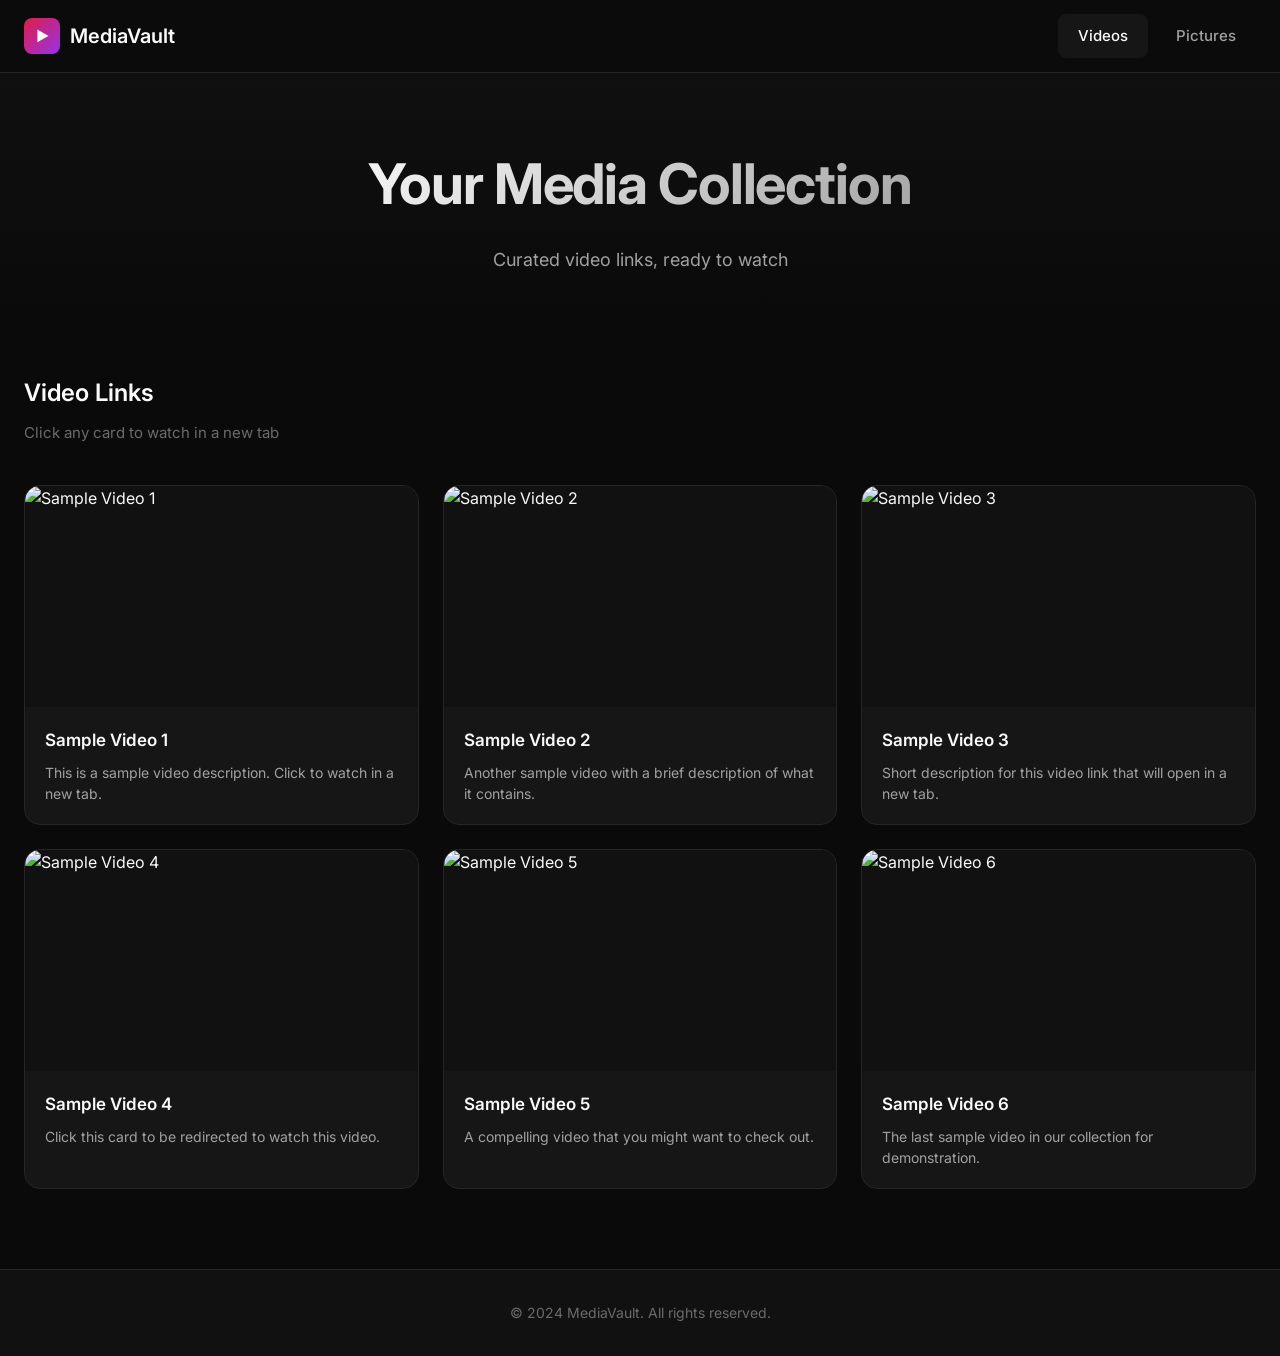
==== index.html @ 425462dd "Add files via upload" ====
<!DOCTYPE html>
<html lang="en">
<head>
    <meta charset="UTF-8">
    <meta name="viewport" content="width=device-width, initial-scale=1.0">
    <title>MediaVault | Video Links</title>
    <link rel="stylesheet" href="styles.css">
    <link rel="preconnect" href="https://fonts.googleapis.com">
    <link rel="preconnect" href="https://fonts.gstatic.com" crossorigin>
    <link href="https://fonts.googleapis.com/css2?family=Inter:wght@300;400;500;600;700&display=swap" rel="stylesheet">
</head>
<body>
    <!-- Navigation -->
    <nav class="navbar">
        <div class="nav-container">
            <a href="index.html" class="logo">
                <span class="logo-icon">▶</span>
                <span class="logo-text">MediaVault</span>
            </a>
            <div class="nav-links">
                <a href="index.html" class="nav-link active">Videos</a>
                <a href="pages/Pictures.html" class="nav-link">Pictures</a>
            </div>
        </div>
    </nav>

    <!-- Hero Section -->
    <header class="hero">
        <div class="hero-content">
            <h1 class="hero-title">Your Media Collection</h1>
            <p class="hero-subtitle">Curated video links, ready to watch</p>
        </div>
    </header>

    <!-- Main Content -->
    <main class="main-content">
        <div class="container">
            <div class="section-header">
                <h2 class="section-title">Video Links</h2>
                <p class="section-description">Click any card to watch in a new tab</p>
            </div>

            <!-- Video Grid -->
            <div class="video-grid" id="videoGrid">
                <!-- Cards will be populated by JavaScript -->
            </div>
        </div>
    </main>

    <!-- Footer -->
    <footer class="footer">
        <div class="container">
            <p class="footer-text">&copy; 2024 MediaVault. All rights reserved.</p>
        </div>
    </footer>

    <script src="scripts.js"></script>
</body>
</html>
---- styles.css ----
/* ========================================
   CSS Variables & Theme
   ======================================== */
:root {
    --bg-primary: #0a0a0a;
    --bg-secondary: #111111;
    --bg-card: #161616;
    --bg-card-hover: #1a1a1a;
    --text-primary: #fafafa;
    --text-secondary: #a1a1a1;
    --text-muted: #6b6b6b;
    --accent: #e11d48;
    --accent-hover: #f43f5e;
    --border: #262626;
    --border-hover: #404040;
    --gradient-start: #e11d48;
    --gradient-end: #9333ea;
    --shadow: rgba(0, 0, 0, 0.5);
    --radius: 12px;
    --radius-lg: 16px;
    --transition: all 0.3s cubic-bezier(0.4, 0, 0.2, 1);
}

/* ========================================
   Reset & Base Styles
   ======================================== */
*, *::before, *::after {
    margin: 0;
    padding: 0;
    box-sizing: border-box;
}

html {
    scroll-behavior: smooth;
}

body {
    font-family: 'Inter', -apple-system, BlinkMacSystemFont, sans-serif;
    background-color: var(--bg-primary);
    color: var(--text-primary);
    line-height: 1.6;
    min-height: 100vh;
    -webkit-font-smoothing: antialiased;
    -moz-osx-font-smoothing: grayscale;
}

a {
    text-decoration: none;
    color: inherit;
}

img {
    max-width: 100%;
    height: auto;
    display: block;
}

/* ========================================
   Container
   ======================================== */
.container {
    max-width: 1280px;
    margin: 0 auto;
    padding: 0 24px;
}

/* ========================================
   Navigation
   ======================================== */
.navbar {
    position: fixed;
    top: 0;
    left: 0;
    right: 0;
    z-index: 100;
    background: rgba(10, 10, 10, 0.8);
    backdrop-filter: blur(20px);
    border-bottom: 1px solid var(--border);
}

.nav-container {
    max-width: 1280px;
    margin: 0 auto;
    padding: 0 24px;
    height: 72px;
    display: flex;
    align-items: center;
    justify-content: space-between;
}

.logo {
    display: flex;
    align-items: center;
    gap: 10px;
    font-weight: 600;
    font-size: 1.25rem;
    transition: var(--transition);
}

.logo:hover {
    opacity: 0.8;
}

.logo-icon {
    display: flex;
    align-items: center;
    justify-content: center;
    width: 36px;
    height: 36px;
    background: linear-gradient(135deg, var(--gradient-start), var(--gradient-end));
    border-radius: 8px;
    font-size: 0.875rem;
}

.logo-text {
    color: var(--text-primary);
}

.nav-links {
    display: flex;
    gap: 8px;
}

.nav-link {
    padding: 10px 20px;
    border-radius: 8px;
    font-size: 0.9375rem;
    font-weight: 500;
    color: var(--text-secondary);
    transition: var(--transition);
}

.nav-link:hover {
    color: var(--text-primary);
    background: var(--bg-card);
}

.nav-link.active {
    color: var(--text-primary);
    background: var(--bg-card);
}

/* ========================================
   Hero Section
   ======================================== */
.hero {
    padding: 140px 24px 60px;
    text-align: center;
    background: linear-gradient(180deg, var(--bg-secondary) 0%, var(--bg-primary) 100%);
}

.hero-content {
    max-width: 600px;
    margin: 0 auto;
}

.hero-title {
    font-size: clamp(2rem, 5vw, 3.5rem);
    font-weight: 700;
    letter-spacing: -0.02em;
    margin-bottom: 16px;
    background: linear-gradient(135deg, var(--text-primary) 0%, var(--text-secondary) 100%);
    -webkit-background-clip: text;
    -webkit-text-fill-color: transparent;
    background-clip: text;
}

.hero-subtitle {
    font-size: 1.125rem;
    color: var(--text-secondary);
    font-weight: 400;
}

/* ========================================
   Main Content
   ======================================== */
.main-content {
    padding: 40px 0 80px;
}

.section-header {
    margin-bottom: 40px;
}

.section-title {
    font-size: 1.5rem;
    font-weight: 600;
    margin-bottom: 8px;
    color: var(--text-primary);
}

.section-description {
    color: var(--text-muted);
    font-size: 0.9375rem;
}

/* ========================================
   Video Grid
   ======================================== */
.video-grid {
    display: grid;
    grid-template-columns: repeat(auto-fill, minmax(320px, 1fr));
    gap: 24px;
}

/* ========================================
   Video Card
   ======================================== */
.video-card {
    background: var(--bg-card);
    border-radius: var(--radius-lg);
    overflow: hidden;
    border: 1px solid var(--border);
    transition: var(--transition);
    cursor: pointer;
}

.video-card:hover {
    transform: translateY(-4px);
    border-color: var(--border-hover);
    box-shadow: 0 20px 40px var(--shadow);
}

.video-card:hover .card-thumbnail img {
    transform: scale(1.05);
}

.video-card:hover .play-icon {
    opacity: 1;
    transform: translate(-50%, -50%) scale(1);
}

.card-thumbnail {
    position: relative;
    aspect-ratio: 16 / 9;
    overflow: hidden;
    background: var(--bg-secondary);
}

.card-thumbnail img {
    width: 100%;
    height: 100%;
    object-fit: cover;
    transition: var(--transition);
}

.play-icon {
    position: absolute;
    top: 50%;
    left: 50%;
    transform: translate(-50%, -50%) scale(0.8);
    width: 64px;
    height: 64px;
    background: rgba(225, 29, 72, 0.9);
    border-radius: 50%;
    display: flex;
    align-items: center;
    justify-content: center;
    opacity: 0;
    transition: var(--transition);
    backdrop-filter: blur(4px);
}

.play-icon::after {
    content: '';
    width: 0;
    height: 0;
    border-style: solid;
    border-width: 10px 0 10px 16px;
    border-color: transparent transparent transparent white;
    margin-left: 4px;
}

.card-content {
    padding: 20px;
}

.card-title {
    font-size: 1.0625rem;
    font-weight: 600;
    margin-bottom: 8px;
    color: var(--text-primary);
    display: -webkit-box;
    -webkit-line-clamp: 2;
    -webkit-box-orient: vertical;
    overflow: hidden;
}

.card-description {
    font-size: 0.875rem;
    color: var(--text-secondary);
    display: -webkit-box;
    -webkit-line-clamp: 2;
    -webkit-box-orient: vertical;
    overflow: hidden;
    line-height: 1.5;
}

/* ========================================
   Picture Grid (Pictures Page)
   ======================================== */
.picture-grid {
    display: grid;
    grid-template-columns: repeat(auto-fill, minmax(280px, 1fr));
    gap: 20px;
}

.picture-card {
    position: relative;
    background: var(--bg-card);
    border-radius: var(--radius);
    overflow: hidden;
    border: 1px solid var(--border);
    transition: var(--transition);
}

.picture-card:hover {
    transform: scale(1.02);
    border-color: var(--border-hover);
    box-shadow: 0 16px 32px var(--shadow);
}

.picture-card:hover .picture-overlay {
    opacity: 1;
}

.picture-wrapper {
    position: relative;
    aspect-ratio: 1;
    overflow: hidden;
}

.picture-wrapper img {
    width: 100%;
    height: 100%;
    object-fit: cover;
    transition: var(--transition);
}

.picture-card:hover .picture-wrapper img {
    transform: scale(1.05);
}

.picture-overlay {
    position: absolute;
    inset: 0;
    background: linear-gradient(to top, rgba(0, 0, 0, 0.8) 0%, transparent 50%);
    opacity: 0;
    transition: var(--transition);
    display: flex;
    align-items: flex-end;
    padding: 20px;
}

.picture-title {
    font-size: 0.9375rem;
    font-weight: 500;
    color: var(--text-primary);
}

/* Lightbox */
.lightbox {
    position: fixed;
    inset: 0;
    z-index: 1000;
    background: rgba(0, 0, 0, 0.95);
    display: flex;
    align-items: center;
    justify-content: center;
    opacity: 0;
    visibility: hidden;
    transition: var(--transition);
    backdrop-filter: blur(20px);
}

.lightbox.active {
    opacity: 1;
    visibility: visible;
}

.lightbox-content {
    position: relative;
    max-width: 90vw;
    max-height: 90vh;
}

.lightbox-content img {
    max-width: 100%;
    max-height: 90vh;
    border-radius: var(--radius);
    box-shadow: 0 32px 64px var(--shadow);
}

.lightbox-close {
    position: absolute;
    top: -48px;
    right: 0;
    width: 40px;
    height: 40px;
    background: var(--bg-card);
    border: 1px solid var(--border);
    border-radius: 50%;
    color: var(--text-primary);
    font-size: 1.5rem;
    cursor: pointer;
    display: flex;
    align-items: center;
    justify-content: center;
    transition: var(--transition);
}

.lightbox-close:hover {
    background: var(--accent);
    border-color: var(--accent);
}

.lightbox-title {
    position: absolute;
    bottom: -48px;
    left: 0;
    right: 0;
    text-align: center;
    color: var(--text-primary);
    font-size: 1rem;
    font-weight: 500;
}

/* ========================================
   Footer
   ======================================== */
.footer {
    padding: 32px 0;
    border-top: 1px solid var(--border);
    background: var(--bg-secondary);
}

.footer-text {
    text-align: center;
    color: var(--text-muted);
    font-size: 0.875rem;
}

/* ========================================
   Empty State
   ======================================== */
.empty-state {
    text-align: center;
    padding: 80px 24px;
    color: var(--text-muted);
}

.empty-state-icon {
    font-size: 4rem;
    margin-bottom: 16px;
    opacity: 0.5;
}

.empty-state-text {
    font-size: 1.125rem;
}

/* ========================================
   Detail Modal
   ======================================== */
.detail-modal {
    position: fixed;
    inset: 0;
    z-index: 1000;
    background: rgba(0, 0, 0, 0.9);
    display: flex;
    align-items: center;
    justify-content: center;
    opacity: 0;
    visibility: hidden;
    transition: var(--transition);
    backdrop-filter: blur(20px);
    padding: 24px;
}

.detail-modal.active {
    opacity: 1;
    visibility: visible;
}

.detail-modal-content {
    position: relative;
    background: var(--bg-card);
    border-radius: var(--radius-lg);
    border: 1px solid var(--border);
    max-width: 900px;
    width: 100%;
    max-height: 90vh;
    overflow: hidden;
    box-shadow: 0 32px 64px rgba(0, 0, 0, 0.5);
}

.detail-modal-close {
    position: absolute;
    top: 16px;
    right: 16px;
    z-index: 10;
    width: 40px;
    height: 40px;
    background: rgba(0, 0, 0, 0.6);
    border: 1px solid var(--border);
    border-radius: 50%;
    color: var(--text-primary);
    font-size: 1.5rem;
    cursor: pointer;
    display: flex;
    align-items: center;
    justify-content: center;
    transition: var(--transition);
}

.detail-modal-close:hover {
    background: var(--accent);
    border-color: var(--accent);
}

.detail-modal-inner {
    display: flex;
    flex-direction: row;
}

.detail-modal-info {
    flex: 1;
    padding: 40px;
    display: flex;
    flex-direction: column;
    justify-content: center;
    order: 1;
}

.detail-modal-media {
    flex: 1.2;
    order: 2;
}

.detail-modal-badge {
    display: inline-block;
    padding: 6px 14px;
    background: linear-gradient(135deg, var(--gradient-start), var(--gradient-end));
    border-radius: 20px;
    font-size: 0.75rem;
    font-weight: 600;
    text-transform: uppercase;
    letter-spacing: 0.05em;
    color: white;
    margin-bottom: 20px;
    width: fit-content;
}

.detail-modal-title {
    font-size: 1.75rem;
    font-weight: 700;
    color: var(--text-primary);
    margin-bottom: 16px;
    line-height: 1.3;
}

.detail-modal-description {
    font-size: 1rem;
    color: var(--text-secondary);
    line-height: 1.6;
    margin-bottom: 32px;
}

.detail-modal-link {
    display: inline-flex;
    align-items: center;
    gap: 10px;
    padding: 14px 28px;
    background: var(--accent);
    color: white;
    border-radius: 8px;
    font-weight: 600;
    font-size: 0.9375rem;
    transition: var(--transition);
    width: fit-content;
}

.detail-modal-link:hover {
    background: var(--accent-hover);
    transform: translateY(-2px);
    box-shadow: 0 8px 24px rgba(225, 29, 72, 0.3);
}

.detail-modal-link svg {
    flex-shrink: 0;
}

.detail-modal-image-wrapper {
    position: relative;
    width: 100%;
    height: 100%;
    min-height: 400px;
    overflow: hidden;
}

.detail-modal-image-wrapper img {
    width: 100%;
    height: 100%;
    object-fit: cover;
}

.detail-modal-image-clickable {
    cursor: pointer;
}

.detail-modal-play-overlay,
.detail-modal-zoom-overlay {
    position: absolute;
    inset: 0;
    background: rgba(0, 0, 0, 0.3);
    display: flex;
    align-items: center;
    justify-content: center;
    opacity: 0;
    transition: var(--transition);
}

.detail-modal-image-wrapper:hover .detail-modal-play-overlay,
.detail-modal-image-wrapper:hover .detail-modal-zoom-overlay {
    opacity: 1;
}

.detail-modal-play-icon {
    width: 80px;
    height: 80px;
    background: rgba(225, 29, 72, 0.9);
    border-radius: 50%;
    display: flex;
    align-items: center;
    justify-content: center;
    backdrop-filter: blur(4px);
}

.detail-modal-play-icon::after {
    content: '';
    width: 0;
    height: 0;
    border-style: solid;
    border-width: 14px 0 14px 22px;
    border-color: transparent transparent transparent white;
    margin-left: 6px;
}

.detail-modal-zoom-overlay svg {
    color: white;
    filter: drop-shadow(0 2px 8px rgba(0, 0, 0, 0.3));
}

/* ========================================
   Responsive Design
   ======================================== */

/* Large Desktops (1440px+) */
@media (min-width: 1440px) {
    .container {
        max-width: 1400px;
    }
    
    .video-grid {
        grid-template-columns: repeat(4, 1fr);
    }
    
    .picture-grid {
        grid-template-columns: repeat(5, 1fr);
    }
}

/* Laptops / Desktops (1024px - 1439px) */
@media (max-width: 1439px) and (min-width: 1024px) {
    .video-grid {
        grid-template-columns: repeat(3, 1fr);
    }
    
    .picture-grid {
        grid-template-columns: repeat(4, 1fr);
    }
}

/* Tablets Landscape (768px - 1023px) */
@media (max-width: 1023px) and (min-width: 768px) {
    .container {
        padding: 0 20px;
    }
    
    .nav-container {
        padding: 0 20px;
    }
    
    .video-grid {
        grid-template-columns: repeat(2, 1fr);
        gap: 20px;
    }
    
    .picture-grid {
        grid-template-columns: repeat(3, 1fr);
        gap: 16px;
    }
    
    .hero {
        padding: 130px 20px 50px;
    }
    
    .hero-title {
        font-size: 2.25rem;
    }
    
    .section-title {
        font-size: 1.375rem;
    }
    
    /* Detail Modal Tablet */
    .detail-modal-inner {
        flex-direction: column-reverse;
    }
    
    .detail-modal-info {
        padding: 32px;
    }
    
    .detail-modal-media {
        flex: none;
    }
    
    .detail-modal-image-wrapper {
        min-height: 280px;
    }
    
    .detail-modal-title {
        font-size: 1.5rem;
    }
}

/* Tablets Portrait (600px - 767px) */
@media (max-width: 767px) and (min-width: 600px) {
    .container {
        padding: 0 16px;
    }
    
    .nav-container {
        height: 64px;
        padding: 0 16px;
    }
    
    .logo-icon {
        width: 32px;
        height: 32px;
    }
    
    .nav-link {
        padding: 8px 16px;
        font-size: 0.875rem;
    }
    
    .hero {
        padding: 120px 16px 40px;
    }
    
    .hero-title {
        font-size: 2rem;
    }
    
    .hero-subtitle {
        font-size: 1rem;
    }
    
    .main-content {
        padding: 32px 0 60px;
    }
    
    .section-header {
        margin-bottom: 32px;
    }
    
    .section-title {
        font-size: 1.25rem;
    }
    
    .video-grid {
        grid-template-columns: repeat(2, 1fr);
        gap: 16px;
    }
    
    .picture-grid {
        grid-template-columns: repeat(2, 1fr);
        gap: 12px;
    }
    
    .card-content {
        padding: 16px;
    }
    
    .card-title {
        font-size: 1rem;
    }
    
    .play-icon {
        width: 56px;
        height: 56px;
    }
    
    /* Detail Modal Tablet Portrait */
    .detail-modal {
        padding: 16px;
    }
    
    .detail-modal-inner {
        flex-direction: column-reverse;
    }
    
    .detail-modal-content {
        max-height: 85vh;
        overflow-y: auto;
    }
    
    .detail-modal-info {
        padding: 28px;
    }
    
    .detail-modal-media {
        flex: none;
    }
    
    .detail-modal-image-wrapper {
        min-height: 240px;
    }
    
    .detail-modal-title {
        font-size: 1.375rem;
    }
    
    .detail-modal-description {
        margin-bottom: 24px;
    }
}

/* Large Phones (480px - 599px) */
@media (max-width: 599px) and (min-width: 480px) {
    .container {
        padding: 0 16px;
    }
    
    .nav-container {
        height: 60px;
        padding: 0 16px;
    }
    
    .logo-icon {
        width: 32px;
        height: 32px;
        font-size: 0.75rem;
    }
    
    .logo-text {
        font-size: 1.125rem;
    }
    
    .nav-link {
        padding: 8px 14px;
        font-size: 0.8125rem;
    }
    
    .hero {
        padding: 110px 16px 32px;
    }
    
    .hero-title {
        font-size: 1.75rem;
        line-height: 1.2;
    }
    
    .hero-subtitle {
        font-size: 0.9375rem;
    }
    
    .main-content {
        padding: 24px 0 48px;
    }
    
    .section-header {
        margin-bottom: 24px;
    }
    
    .section-title {
        font-size: 1.125rem;
    }
    
    .section-description {
        font-size: 0.875rem;
    }
    
    .video-grid {
        grid-template-columns: 1fr;
        gap: 16px;
    }
    
    .picture-grid {
        grid-template-columns: repeat(2, 1fr);
        gap: 12px;
    }
    
    .card-content {
        padding: 14px;
    }
    
    .card-title {
        font-size: 0.9375rem;
        margin-bottom: 6px;
    }
    
    .card-description {
        font-size: 0.8125rem;
    }
    
    .play-icon {
        width: 52px;
        height: 52px;
    }
    
    .picture-overlay {
        padding: 16px;
    }
    
    .picture-title {
        font-size: 0.875rem;
    }
    
    .footer {
        padding: 24px 0;
    }
    
    .footer-text {
        font-size: 0.8125rem;
    }
    
    /* Detail Modal Large Phone */
    .detail-modal {
        padding: 12px;
    }
    
    .detail-modal-inner {
        flex-direction: column-reverse;
    }
    
    .detail-modal-content {
        max-height: 90vh;
        overflow-y: auto;
    }
    
    .detail-modal-info {
        padding: 24px;
    }
    
    .detail-modal-media {
        flex: none;
    }
    
    .detail-modal-image-wrapper {
        min-height: 220px;
    }
    
    .detail-modal-title {
        font-size: 1.25rem;
    }
    
    .detail-modal-description {
        font-size: 0.9375rem;
        margin-bottom: 20px;
    }
    
    .detail-modal-link {
        padding: 12px 24px;
        font-size: 0.875rem;
    }
    
    .detail-modal-play-icon {
        width: 64px;
        height: 64px;
    }
}

/* Small Phones (320px - 479px) */
@media (max-width: 479px) {
    .container {
        padding: 0 12px;
    }
    
    .nav-container {
        height: 56px;
        padding: 0 12px;
    }
    
    .logo-icon {
        width: 28px;
        height: 28px;
        font-size: 0.625rem;
        border-radius: 6px;
    }
    
    .logo-text {
        display: none;
    }
    
    .nav-links {
        gap: 4px;
    }
    
    .nav-link {
        padding: 6px 12px;
        font-size: 0.8125rem;
        border-radius: 6px;
    }
    
    .hero {
        padding: 100px 12px 28px;
    }
    
    .hero-title {
        font-size: 1.5rem;
        line-height: 1.2;
        margin-bottom: 12px;
    }
    
    .hero-subtitle {
        font-size: 0.875rem;
    }
    
    .main-content {
        padding: 20px 0 40px;
    }
    
    .section-header {
        margin-bottom: 20px;
    }
    
    .section-title {
        font-size: 1.0625rem;
    }
    
    .section-description {
        font-size: 0.8125rem;
    }
    
    .video-grid {
        grid-template-columns: 1fr;
        gap: 14px;
    }
    
    .video-card {
        border-radius: var(--radius);
    }
    
    .picture-grid {
        grid-template-columns: repeat(2, 1fr);
        gap: 10px;
    }
    
    .picture-card {
        border-radius: 10px;
    }
    
    .card-content {
        padding: 12px;
    }
    
    .card-title {
        font-size: 0.875rem;
        margin-bottom: 4px;
        -webkit-line-clamp: 1;
    }
    
    .card-description {
        font-size: 0.75rem;
        -webkit-line-clamp: 2;
    }
    
    .play-icon {
        width: 48px;
        height: 48px;
    }
    
    .play-icon::after {
        border-width: 8px 0 8px 12px;
        margin-left: 3px;
    }
    
    .picture-overlay {
        padding: 12px;
    }
    
    .picture-title {
        font-size: 0.8125rem;
    }
    
    .footer {
        padding: 20px 0;
    }
    
    .footer-text {
        font-size: 0.75rem;
    }
    
    /* Lightbox adjustments */
    .lightbox-content {
        max-width: 95vw;
        padding: 0 8px;
    }
    
    .lightbox-close {
        top: -40px;
        width: 36px;
        height: 36px;
        font-size: 1.25rem;
    }
    
    .lightbox-title {
        bottom: -40px;
        font-size: 0.875rem;
        padding: 0 12px;
    }
    
    /* Detail Modal Small Phone */
    .detail-modal {
        padding: 8px;
    }
    
    .detail-modal-inner {
        flex-direction: column-reverse;
    }
    
    .detail-modal-content {
        max-height: 92vh;
        overflow-y: auto;
        border-radius: var(--radius);
    }
    
    .detail-modal-close {
        top: 12px;
        right: 12px;
        width: 36px;
        height: 36px;
        font-size: 1.25rem;
    }
    
    .detail-modal-info {
        padding: 20px;
    }
    
    .detail-modal-media {
        flex: none;
    }
    
    .detail-modal-image-wrapper {
        min-height: 180px;
    }
    
    .detail-modal-badge {
        padding: 5px 12px;
        font-size: 0.6875rem;
        margin-bottom: 16px;
    }
    
    .detail-modal-title {
        font-size: 1.125rem;
        margin-bottom: 12px;
    }
    
    .detail-modal-description {
        font-size: 0.875rem;
        margin-bottom: 20px;
    }
    
    .detail-modal-link {
        padding: 12px 20px;
        font-size: 0.8125rem;
        width: 100%;
        justify-content: center;
    }
    
    .detail-modal-play-icon {
        width: 56px;
        height: 56px;
    }
    
    .detail-modal-play-icon::after {
        border-width: 10px 0 10px 16px;
        margin-left: 4px;
    }
}

/* Extra Small Phones (under 320px) */
@media (max-width: 319px) {
    .container {
        padding: 0 8px;
    }
    
    .nav-container {
        padding: 0 8px;
    }
    
    .nav-link {
        padding: 6px 10px;
        font-size: 0.75rem;
    }
    
    .hero {
        padding: 90px 8px 24px;
    }
    
    .hero-title {
        font-size: 1.25rem;
    }
    
    .hero-subtitle {
        font-size: 0.8125rem;
    }
    
    .picture-grid {
        grid-template-columns: 1fr;
        gap: 12px;
    }
    
    .picture-wrapper {
        aspect-ratio: 4 / 3;
    }
}

/* Touch Device Optimizations */
@media (hover: none) and (pointer: coarse) {
    .video-card:hover {
        transform: none;
    }
    
    .picture-card:hover {
        transform: none;
    }
    
    .play-icon {
        opacity: 1;
        transform: translate(-50%, -50%) scale(1);
        background: rgba(225, 29, 72, 0.85);
    }
    
    .picture-overlay {
        opacity: 1;
        background: linear-gradient(to top, rgba(0, 0, 0, 0.7) 0%, transparent 60%);
    }
    
    .nav-link:hover {
        background: transparent;
    }
    
    .nav-link:active {
        background: var(--bg-card);
    }
}

/* Landscape Mode for Phones */
@media (max-height: 500px) and (orientation: landscape) {
    .hero {
        padding: 80px 24px 20px;
    }
    
    .hero-title {
        font-size: 1.5rem;
        margin-bottom: 8px;
    }
    
    .hero-subtitle {
        font-size: 0.875rem;
    }
    
    .main-content {
        padding: 16px 0 32px;
    }
    
    .section-header {
        margin-bottom: 16px;
    }
    
    .video-grid {
        grid-template-columns: repeat(2, 1fr);
        gap: 12px;
    }
    
    .picture-grid {
        grid-template-columns: repeat(3, 1fr);
        gap: 10px;
    }
    
    .lightbox-content {
        max-height: 85vh;
    }
    
    .lightbox-content img {
        max-height: 80vh;
    }
}

/* High DPI / Retina Displays */
@media (-webkit-min-device-pixel-ratio: 2), (min-resolution: 192dpi) {
    .logo-icon,
    .play-icon {
        -webkit-font-smoothing: antialiased;
    }
}

/* Reduced Motion for Accessibility */
@media (prefers-reduced-motion: reduce) {
    *,
    *::before,
    *::after {
        animation-duration: 0.01ms !important;
        animation-iteration-count: 1 !important;
        transition-duration: 0.01ms !important;
    }
    
    html {
        scroll-behavior: auto;
    }
}

/* ========================================
   Animations
   ======================================== */
@keyframes fadeInUp {
    from {
        opacity: 0;
        transform: translateY(20px);
    }
    to {
        opacity: 1;
        transform: translateY(0);
    }
}

.video-card, .picture-card {
    animation: fadeInUp 0.5s ease forwards;
}

.video-card:nth-child(1), .picture-card:nth-child(1) { animation-delay: 0.05s; }
.video-card:nth-child(2), .picture-card:nth-child(2) { animation-delay: 0.1s; }
.video-card:nth-child(3), .picture-card:nth-child(3) { animation-delay: 0.15s; }
.video-card:nth-child(4), .picture-card:nth-child(4) { animation-delay: 0.2s; }
.video-card:nth-child(5), .picture-card:nth-child(5) { animation-delay: 0.25s; }
.video-card:nth-child(6), .picture-card:nth-child(6) { animation-delay: 0.3s; }
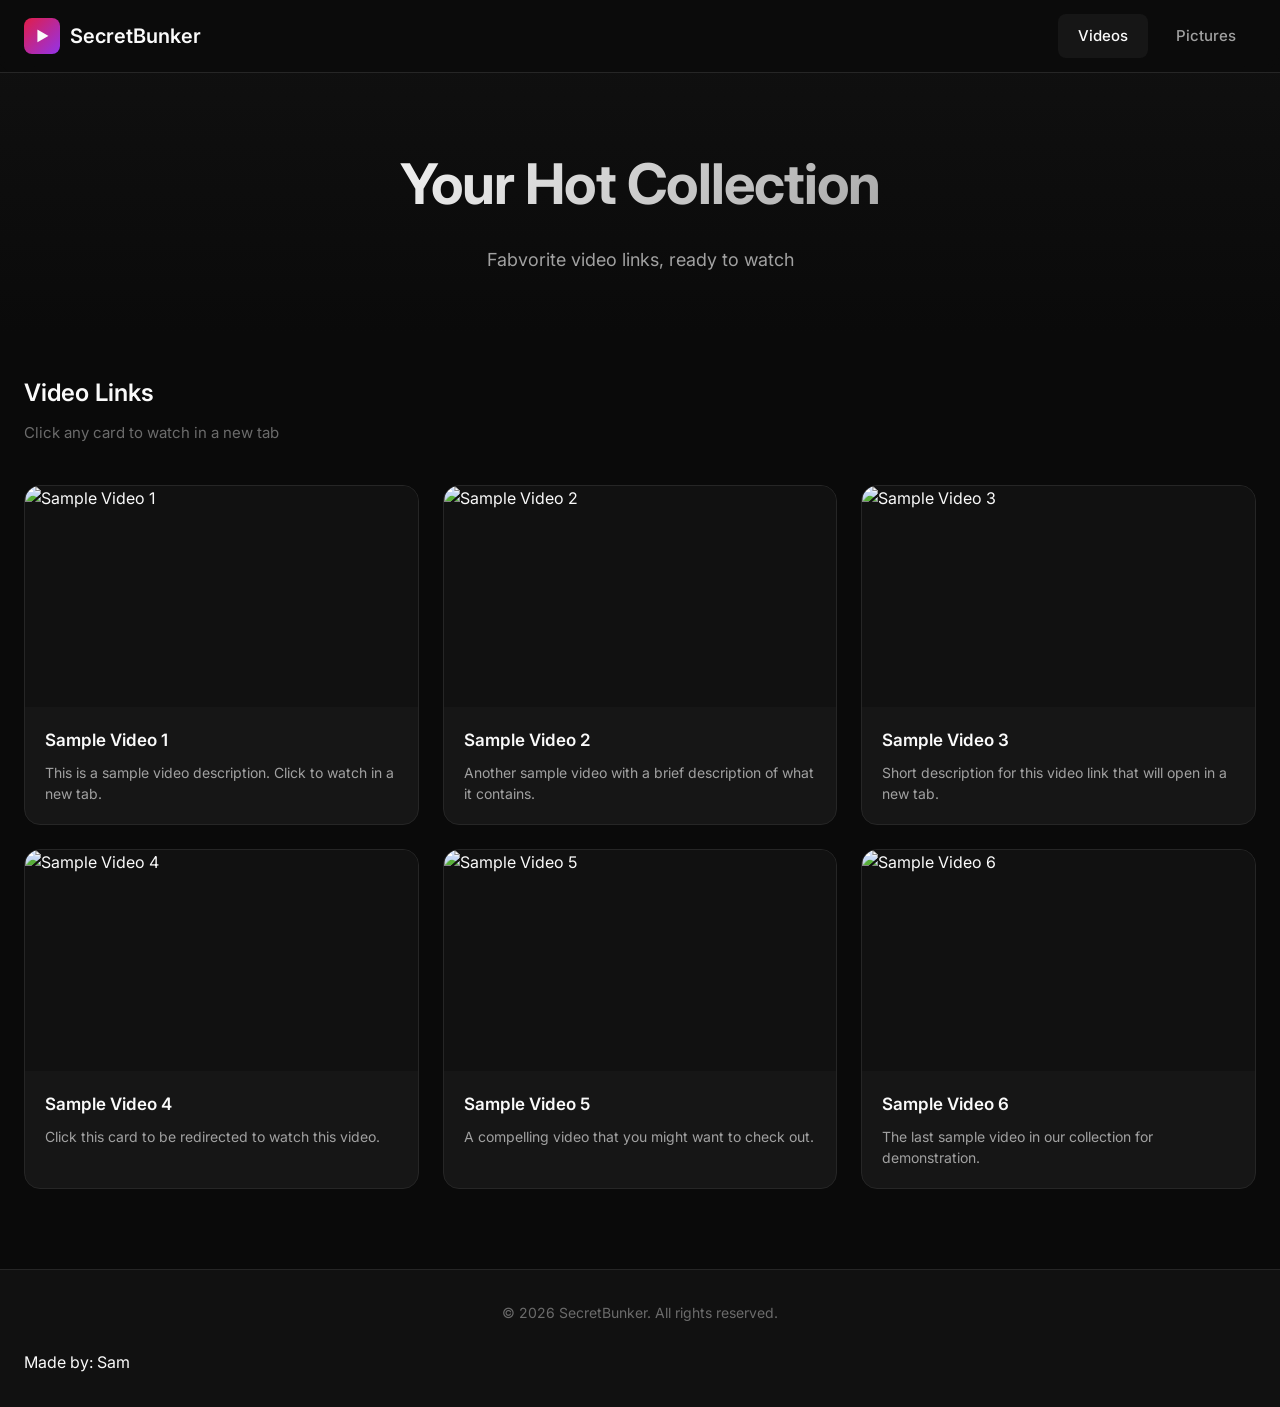
==== commit f59965eb: "Update index.html" ====
--- a/index.html
+++ b/index.html
@@ -3,7 +3,7 @@
 <head>
     <meta charset="UTF-8">
     <meta name="viewport" content="width=device-width, initial-scale=1.0">
-    <title>MediaVault | Video Links</title>
+    <title>Secret Bunker | Video Links</title>
     <link rel="stylesheet" href="styles.css">
     <link rel="preconnect" href="https://fonts.googleapis.com">
     <link rel="preconnect" href="https://fonts.gstatic.com" crossorigin>
@@ -15,7 +15,7 @@
         <div class="nav-container">
             <a href="index.html" class="logo">
                 <span class="logo-icon">▶</span>
-                <span class="logo-text">MediaVault</span>
+                <span class="logo-text">SecretBunker</span>
             </a>
             <div class="nav-links">
                 <a href="index.html" class="nav-link active">Videos</a>
@@ -27,8 +27,8 @@
     <!-- Hero Section -->
     <header class="hero">
         <div class="hero-content">
-            <h1 class="hero-title">Your Media Collection</h1>
-            <p class="hero-subtitle">Curated video links, ready to watch</p>
+            <h1 class="hero-title">Your Hot Collection</h1>
+            <p class="hero-subtitle">Fabvorite video links, ready to watch</p>
         </div>
     </header>
 
@@ -50,7 +50,9 @@
     <!-- Footer -->
     <footer class="footer">
         <div class="container">
-            <p class="footer-text">&copy; 2024 MediaVault. All rights reserved.</p>
+            <p class="footer-text">&copy; 2026 SecretBunker. All rights reserved.</p>
+            <br>
+            <p>Made by: Sam</p>
         </div>
     </footer>
 
